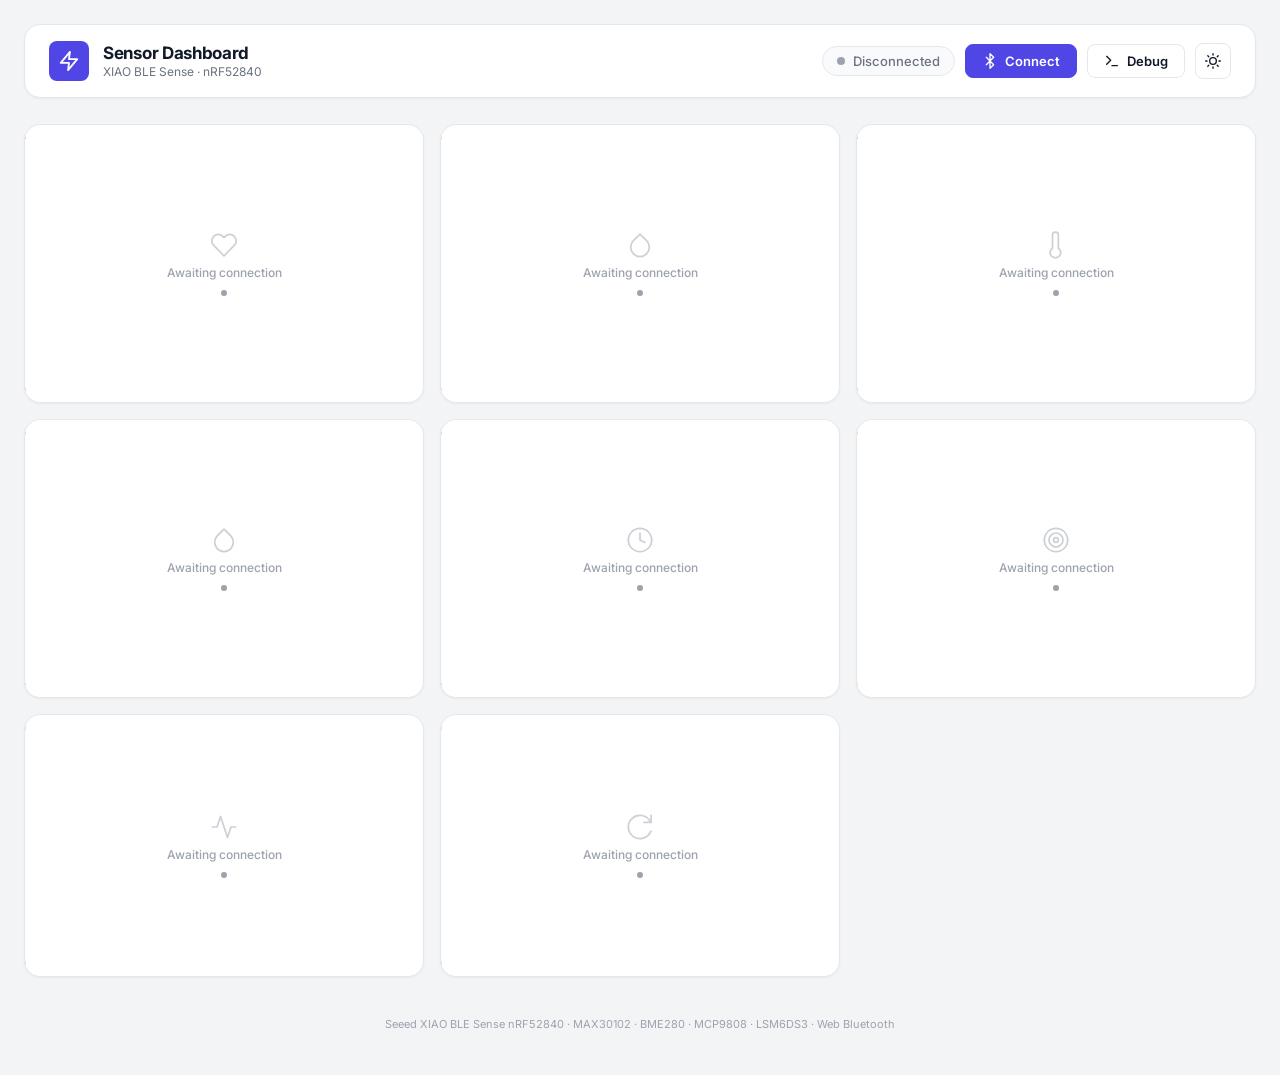
==== dashboard/index.html @ 3ce22a3e "feat: sensor dashboard v3 — BLE dev dashboard with HR, ENV, IMU support - MAX30102 heart rate with f" ====
<!DOCTYPE html>
<html lang="en">
<head>
  <meta charset="UTF-8">
  <meta name="viewport" content="width=device-width, initial-scale=1.0">
  <title>Sensor Dashboard — XIAO BLE Sense</title>
  <meta name="description" content="Live sensor dashboard for Seeed XIAO BLE Sense nRF52840 with MAX30102, BME280, and MCP9808 sensors via Bluetooth.">
  <link rel="stylesheet" href="style.css">
</head>
<body>
<div class="app">

  <!-- ═══ Header ═══ -->
  <header class="header">
    <div class="header-left">
      <div class="logo-icon">
        <svg viewBox="0 0 24 24" fill="none" stroke="currentColor" stroke-width="2" stroke-linecap="round" stroke-linejoin="round">
          <path d="M13 2L3 14h9l-1 8 10-12h-9l1-8z"/>
        </svg>
      </div>
      <div>
        <div class="header-title">Sensor Dashboard</div>
        <div class="header-subtitle">XIAO BLE Sense &middot; nRF52840</div>
      </div>
    </div>
    <div class="header-right">
      <div class="status-indicator">
        <div class="status-dot" id="status-dot"></div>
        <span id="status-text">Disconnected</span>
      </div>
      <button class="btn btn-connect" id="connect-btn">
        <svg viewBox="0 0 24 24" fill="none" stroke="currentColor" stroke-width="2" stroke-linecap="round" stroke-linejoin="round">
          <path d="M6.5 6.5l11 11L12 23V1l5.5 5.5-11 11"/>
        </svg>
        Connect
      </button>
      <button class="btn btn-debug" id="debug-toggle">
        <svg viewBox="0 0 24 24" fill="none" stroke="currentColor" stroke-width="2" stroke-linecap="round" stroke-linejoin="round">
          <polyline points="4 17 10 11 4 5"/><line x1="12" y1="19" x2="20" y2="19"/>
        </svg>
        Debug
      </button>
      <button class="btn btn-theme" id="theme-toggle" title="Toggle theme">
        <svg id="icon-sun" viewBox="0 0 24 24" fill="none" stroke="currentColor" stroke-width="2" stroke-linecap="round" stroke-linejoin="round">
          <circle cx="12" cy="12" r="5"/><line x1="12" y1="1" x2="12" y2="3"/><line x1="12" y1="21" x2="12" y2="23"/><line x1="4.22" y1="4.22" x2="5.64" y2="5.64"/><line x1="18.36" y1="18.36" x2="19.78" y2="19.78"/><line x1="1" y1="12" x2="3" y2="12"/><line x1="21" y1="12" x2="23" y2="12"/><line x1="4.22" y1="19.78" x2="5.64" y2="18.36"/><line x1="18.36" y1="5.64" x2="19.78" y2="4.22"/>
        </svg>
        <svg id="icon-moon" viewBox="0 0 24 24" fill="none" stroke="currentColor" stroke-width="2" stroke-linecap="round" stroke-linejoin="round" style="display:none;">
          <path d="M21 12.79A9 9 0 1 1 11.21 3 7 7 0 0 0 21 12.79z"/>
        </svg>
      </button>
    </div>
  </header>

  <!-- ═══ Debug Console ═══ -->
  <section class="debug-panel" id="debug-panel">
    <div class="debug-header">
      <div class="debug-header-title">
        <svg viewBox="0 0 24 24" fill="none" stroke="currentColor" stroke-width="2" stroke-linecap="round" stroke-linejoin="round">
          <polyline points="4 17 10 11 4 5"/><line x1="12" y1="19" x2="20" y2="19"/>
        </svg>
        Serial Monitor
      </div>
      <div class="debug-actions">
        <button class="btn-clear" id="btn-clear-debug">Clear</button>
        <button class="btn-close-debug" id="btn-close-debug" title="Close">
          <svg viewBox="0 0 24 24" fill="none" stroke="currentColor" stroke-width="2" stroke-linecap="round" stroke-linejoin="round"><line x1="18" y1="6" x2="6" y2="18"/><line x1="6" y1="6" x2="18" y2="18"/></svg>
        </button>
      </div>
    </div>
    <div class="debug-console" id="debug-console"></div>
  </section>

  <!-- ═══ Sensor Cards ═══ -->
  <div class="cards-grid">

    <!-- Heart Rate -->
    <div class="sensor-card" data-sensor="heart">
      <div class="no-data-overlay" id="overlay-hr">
        <svg viewBox="0 0 24 24" fill="none" stroke="currentColor" stroke-width="1.5" stroke-linecap="round" stroke-linejoin="round">
          <path d="M20.84 4.61a5.5 5.5 0 0 0-7.78 0L12 5.67l-1.06-1.06a5.5 5.5 0 0 0-7.78 7.78l1.06 1.06L12 21.23l7.78-7.78 1.06-1.06a5.5 5.5 0 0 0 0-7.78z"/>
        </svg>
        <span>Awaiting connection</span>
        <div class="no-data-pulse"></div>
      </div>
      <div class="card-header">
        <div class="card-header-left">
          <div class="card-icon">
            <svg viewBox="0 0 24 24" fill="none" stroke="currentColor" stroke-width="2" stroke-linecap="round" stroke-linejoin="round">
              <path d="M20.84 4.61a5.5 5.5 0 0 0-7.78 0L12 5.67l-1.06-1.06a5.5 5.5 0 0 0-7.78 7.78l1.06 1.06L12 21.23l7.78-7.78 1.06-1.06a5.5 5.5 0 0 0 0-7.78z"/>
            </svg>
          </div>
          <div>
            <div class="card-title">Heart Rate</div>
            <div class="card-subtitle">MAX30102 &middot; 0x57</div>
          </div>
        </div>
        <span class="card-badge">BPM</span>
      </div>
      <div class="value-row">
        <span class="value-number" id="val-hr">--</span>
        <span class="value-unit">BPM</span>
      </div>
      <div class="value-label">Beats per minute (4-beat average)</div>
      <div class="sparkline-wrap"><canvas id="chart-hr"></canvas></div>
      <div class="stat-row">
        <div class="stat-item"><div class="stat-label">Min</div><div class="stat-value" id="stat-hr-min">--</div></div>
        <div class="stat-item"><div class="stat-label">Max</div><div class="stat-value" id="stat-hr-max">--</div></div>
        <div class="stat-item"><div class="stat-label">Avg</div><div class="stat-value" id="stat-hr-avg">--</div></div>
      </div>
    </div>

    <!-- SpO2 -->
    <div class="sensor-card" data-sensor="spo2">
      <div class="no-data-overlay" id="overlay-spo2">
        <svg viewBox="0 0 24 24" fill="none" stroke="currentColor" stroke-width="1.5" stroke-linecap="round" stroke-linejoin="round">
          <path d="M12 2.69l5.66 5.66a8 8 0 1 1-11.31 0z"/>
        </svg>
        <span>Awaiting connection</span>
        <div class="no-data-pulse"></div>
      </div>
      <div class="card-header">
        <div class="card-header-left">
          <div class="card-icon">
            <svg viewBox="0 0 24 24" fill="none" stroke="currentColor" stroke-width="2" stroke-linecap="round" stroke-linejoin="round">
              <path d="M12 2.69l5.66 5.66a8 8 0 1 1-11.31 0z"/>
            </svg>
          </div>
          <div>
            <div class="card-title">Blood Oxygen</div>
            <div class="card-subtitle">MAX30102 &middot; 0x57</div>
          </div>
        </div>
        <span class="card-badge">SpO2</span>
      </div>
      <div class="value-row">
        <span class="value-number" id="val-spo2">--</span>
        <span class="value-unit">%</span>
      </div>
      <div class="value-label">Peripheral oxygen saturation</div>
      <div class="sparkline-wrap"><canvas id="chart-spo2"></canvas></div>
      <div class="stat-row">
        <div class="stat-item"><div class="stat-label">Min</div><div class="stat-value" id="stat-spo2-min">--</div></div>
        <div class="stat-item"><div class="stat-label">Max</div><div class="stat-value" id="stat-spo2-max">--</div></div>
        <div class="stat-item"><div class="stat-label">Avg</div><div class="stat-value" id="stat-spo2-avg">--</div></div>
      </div>
    </div>

    <!-- Temperature (BME280) -->
    <div class="sensor-card" data-sensor="temp-bme">
      <div class="no-data-overlay" id="overlay-temp-bme">
        <svg viewBox="0 0 24 24" fill="none" stroke="currentColor" stroke-width="1.5" stroke-linecap="round" stroke-linejoin="round">
          <path d="M14 14.76V3.5a2.5 2.5 0 0 0-5 0v11.26a4.5 4.5 0 1 0 5 0z"/>
        </svg>
        <span>Awaiting connection</span>
        <div class="no-data-pulse"></div>
      </div>
      <div class="card-header">
        <div class="card-header-left">
          <div class="card-icon">
            <svg viewBox="0 0 24 24" fill="none" stroke="currentColor" stroke-width="2" stroke-linecap="round" stroke-linejoin="round">
              <path d="M14 14.76V3.5a2.5 2.5 0 0 0-5 0v11.26a4.5 4.5 0 1 0 5 0z"/>
            </svg>
          </div>
          <div>
            <div class="card-title">Temperature</div>
            <div class="card-subtitle">BME280 &middot; 0x76</div>
          </div>
        </div>
        <span class="card-badge">ENV</span>
      </div>
      <div class="value-row">
        <span class="value-number" id="val-temp-bme">--</span>
        <span class="value-unit">&deg;C</span>
      </div>
      <div class="value-label">Ambient temperature</div>
      <div class="sparkline-wrap"><canvas id="chart-temp-bme"></canvas></div>
      <div class="stat-row">
        <div class="stat-item"><div class="stat-label">Min</div><div class="stat-value" id="stat-tb-min">--</div></div>
        <div class="stat-item"><div class="stat-label">Max</div><div class="stat-value" id="stat-tb-max">--</div></div>
        <div class="stat-item"><div class="stat-label">Avg</div><div class="stat-value" id="stat-tb-avg">--</div></div>
      </div>
    </div>

    <!-- Humidity -->
    <div class="sensor-card" data-sensor="humidity">
      <div class="no-data-overlay" id="overlay-humidity">
        <svg viewBox="0 0 24 24" fill="none" stroke="currentColor" stroke-width="1.5" stroke-linecap="round" stroke-linejoin="round">
          <path d="M12 2.69l5.66 5.66a8 8 0 1 1-11.31 0z"/>
        </svg>
        <span>Awaiting connection</span>
        <div class="no-data-pulse"></div>
      </div>
      <div class="card-header">
        <div class="card-header-left">
          <div class="card-icon">
            <svg viewBox="0 0 24 24" fill="none" stroke="currentColor" stroke-width="2" stroke-linecap="round" stroke-linejoin="round">
              <path d="M12 2.69l5.66 5.66a8 8 0 1 1-11.31 0z"/>
            </svg>
          </div>
          <div>
            <div class="card-title">Humidity</div>
            <div class="card-subtitle">BME280 &middot; 0x76</div>
          </div>
        </div>
        <span class="card-badge">ENV</span>
      </div>
      <div class="value-row">
        <span class="value-number" id="val-humidity">--</span>
        <span class="value-unit">%</span>
      </div>
      <div class="value-label">Relative humidity</div>
      <div class="sparkline-wrap"><canvas id="chart-humidity"></canvas></div>
      <div class="stat-row">
        <div class="stat-item"><div class="stat-label">Min</div><div class="stat-value" id="stat-hum-min">--</div></div>
        <div class="stat-item"><div class="stat-label">Max</div><div class="stat-value" id="stat-hum-max">--</div></div>
        <div class="stat-item"><div class="stat-label">Avg</div><div class="stat-value" id="stat-hum-avg">--</div></div>
      </div>
    </div>

    <!-- Pressure -->
    <div class="sensor-card" data-sensor="pressure">
      <div class="no-data-overlay" id="overlay-pressure">
        <svg viewBox="0 0 24 24" fill="none" stroke="currentColor" stroke-width="1.5" stroke-linecap="round" stroke-linejoin="round">
          <circle cx="12" cy="12" r="10"/><path d="M12 6v6l4 2"/>
        </svg>
        <span>Awaiting connection</span>
        <div class="no-data-pulse"></div>
      </div>
      <div class="card-header">
        <div class="card-header-left">
          <div class="card-icon">
            <svg viewBox="0 0 24 24" fill="none" stroke="currentColor" stroke-width="2" stroke-linecap="round" stroke-linejoin="round">
              <line x1="12" y1="20" x2="12" y2="10"/><line x1="18" y1="20" x2="18" y2="4"/><line x1="6" y1="20" x2="6" y2="16"/>
            </svg>
          </div>
          <div>
            <div class="card-title">Barometric Pressure</div>
            <div class="card-subtitle">BME280 &middot; 0x76</div>
          </div>
        </div>
        <span class="card-badge">ENV</span>
      </div>
      <div class="value-row">
        <span class="value-number" id="val-pressure">--</span>
        <span class="value-unit">hPa</span>
      </div>
      <div class="value-label">Atmospheric pressure</div>
      <div class="sparkline-wrap"><canvas id="chart-pressure"></canvas></div>
      <div class="stat-row">
        <div class="stat-item"><div class="stat-label">Min</div><div class="stat-value" id="stat-pres-min">--</div></div>
        <div class="stat-item"><div class="stat-label">Max</div><div class="stat-value" id="stat-pres-max">--</div></div>
        <div class="stat-item"><div class="stat-label">Avg</div><div class="stat-value" id="stat-pres-avg">--</div></div>
      </div>
    </div>

    <!-- Precision Temperature (MCP9808) -->
    <div class="sensor-card" data-sensor="temp-mcp">
      <div class="no-data-overlay" id="overlay-temp-mcp">
        <svg viewBox="0 0 24 24" fill="none" stroke="currentColor" stroke-width="1.5" stroke-linecap="round" stroke-linejoin="round">
          <circle cx="12" cy="12" r="10"/><circle cx="12" cy="12" r="6"/><circle cx="12" cy="12" r="2"/>
        </svg>
        <span>Awaiting connection</span>
        <div class="no-data-pulse"></div>
      </div>
      <div class="card-header">
        <div class="card-header-left">
          <div class="card-icon">
            <svg viewBox="0 0 24 24" fill="none" stroke="currentColor" stroke-width="2" stroke-linecap="round" stroke-linejoin="round">
              <circle cx="12" cy="12" r="10"/><circle cx="12" cy="12" r="6"/><circle cx="12" cy="12" r="2"/>
            </svg>
          </div>
          <div>
            <div class="card-title">Precision Temperature</div>
            <div class="card-subtitle">MCP9808 &middot; 0x18</div>
          </div>
        </div>
        <span class="card-badge">&plusmn;0.06&deg;C</span>
      </div>
      <div class="value-row">
        <span class="value-number" id="val-temp-mcp">--</span>
        <span class="value-unit">&deg;C</span>
      </div>
      <div class="value-label">High-accuracy temperature (0.0625&deg;C resolution)</div>
      <div class="sparkline-wrap"><canvas id="chart-temp-mcp"></canvas></div>
      <div class="stat-row">
        <div class="stat-item"><div class="stat-label">Min</div><div class="stat-value" id="stat-tm-min">--</div></div>
        <div class="stat-item"><div class="stat-label">Max</div><div class="stat-value" id="stat-tm-max">--</div></div>
        <div class="stat-item"><div class="stat-label">Avg</div><div class="stat-value" id="stat-tm-avg">--</div></div>
      </div>
    </div>

    <!-- Accelerometer (LSM6DS3) -->
    <div class="sensor-card imu-card" data-sensor="accel">
      <div class="no-data-overlay" id="overlay-accel">
        <svg viewBox="0 0 24 24" fill="none" stroke="currentColor" stroke-width="1.5" stroke-linecap="round" stroke-linejoin="round">
          <polyline points="22 12 18 12 15 21 9 3 6 12 2 12"/>
        </svg>
        <span>Awaiting connection</span>
        <div class="no-data-pulse"></div>
      </div>
      <div class="card-header">
        <div class="card-header-left">
          <div class="card-icon">
            <svg viewBox="0 0 24 24" fill="none" stroke="currentColor" stroke-width="2" stroke-linecap="round" stroke-linejoin="round">
              <polyline points="22 12 18 12 15 21 9 3 6 12 2 12"/>
            </svg>
          </div>
          <div>
            <div class="card-title">Accelerometer</div>
            <div class="card-subtitle">LSM6DS3 &middot; onboard</div>
          </div>
        </div>
        <span class="card-badge">IMU</span>
      </div>
      <div class="imu-axes">
        <div class="imu-axis">
          <span class="imu-axis-label" style="color: var(--accent-imu-x)">X</span>
          <span class="value-number imu-value" id="val-accel-x">--</span>
          <span class="imu-unit">g</span>
        </div>
        <div class="imu-axis">
          <span class="imu-axis-label" style="color: var(--accent-imu-y)">Y</span>
          <span class="value-number imu-value" id="val-accel-y">--</span>
          <span class="imu-unit">g</span>
        </div>
        <div class="imu-axis">
          <span class="imu-axis-label" style="color: var(--accent-imu-z)">Z</span>
          <span class="value-number imu-value" id="val-accel-z">--</span>
          <span class="imu-unit">g</span>
        </div>
      </div>
      <div class="value-label">Linear acceleration (3-axis)</div>
      <div class="sparkline-wrap"><canvas id="chart-accel"></canvas></div>
      <div class="stat-row">
        <div class="stat-item"><div class="stat-label">X</div><div class="stat-value" id="stat-ax">--</div></div>
        <div class="stat-item"><div class="stat-label">Y</div><div class="stat-value" id="stat-ay">--</div></div>
        <div class="stat-item"><div class="stat-label">Z</div><div class="stat-value" id="stat-az">--</div></div>
      </div>
    </div>

    <!-- Gyroscope (LSM6DS3) -->
    <div class="sensor-card imu-card" data-sensor="gyro">
      <div class="no-data-overlay" id="overlay-gyro">
        <svg viewBox="0 0 24 24" fill="none" stroke="currentColor" stroke-width="1.5" stroke-linecap="round" stroke-linejoin="round">
          <path d="M21.5 2v6h-6"/><path d="M21.34 15.57a10 10 0 1 1-.57-8.38L21.5 8"/>
        </svg>
        <span>Awaiting connection</span>
        <div class="no-data-pulse"></div>
      </div>
      <div class="card-header">
        <div class="card-header-left">
          <div class="card-icon">
            <svg viewBox="0 0 24 24" fill="none" stroke="currentColor" stroke-width="2" stroke-linecap="round" stroke-linejoin="round">
              <path d="M21.5 2v6h-6"/><path d="M21.34 15.57a10 10 0 1 1-.57-8.38L21.5 8"/>
            </svg>
          </div>
          <div>
            <div class="card-title">Gyroscope</div>
            <div class="card-subtitle">LSM6DS3 &middot; onboard</div>
          </div>
        </div>
        <span class="card-badge">IMU</span>
      </div>
      <div class="imu-axes">
        <div class="imu-axis">
          <span class="imu-axis-label" style="color: var(--accent-imu-x)">X</span>
          <span class="value-number imu-value" id="val-gyro-x">--</span>
          <span class="imu-unit">&deg;/s</span>
        </div>
        <div class="imu-axis">
          <span class="imu-axis-label" style="color: var(--accent-imu-y)">Y</span>
          <span class="value-number imu-value" id="val-gyro-y">--</span>
          <span class="imu-unit">&deg;/s</span>
        </div>
        <div class="imu-axis">
          <span class="imu-axis-label" style="color: var(--accent-imu-z)">Z</span>
          <span class="value-number imu-value" id="val-gyro-z">--</span>
          <span class="imu-unit">&deg;/s</span>
        </div>
      </div>
      <div class="value-label">Angular velocity (3-axis)</div>
      <div class="sparkline-wrap"><canvas id="chart-gyro"></canvas></div>
      <div class="stat-row">
        <div class="stat-item"><div class="stat-label">X</div><div class="stat-value" id="stat-gx">--</div></div>
        <div class="stat-item"><div class="stat-label">Y</div><div class="stat-value" id="stat-gy">--</div></div>
        <div class="stat-item"><div class="stat-label">Z</div><div class="stat-value" id="stat-gz">--</div></div>
      </div>
    </div>

  </div>

  <footer class="footer">
    Seeed XIAO BLE Sense nRF52840 &middot; MAX30102 &middot; BME280 &middot; MCP9808 &middot; LSM6DS3 &middot; Web Bluetooth
  </footer>

</div>
<script src="app.js"></script>
</body>
</html>
---- dashboard/style.css ----
/* ═══════════════════════════════════════════════════════════════
   Sensor Dashboard — Clean Professional Theme (Light + Dark)
   ═══════════════════════════════════════════════════════════════ */

@import url('https://fonts.googleapis.com/css2?family=Inter:wght@300;400;500;600;700;800&family=JetBrains+Mono:wght@400;500&display=swap');

/* ── Reset ──────────────────────────────────────────────────── */
*, *::before, *::after {
  margin: 0;
  padding: 0;
  box-sizing: border-box;
}

/* ── Light Theme (default) ──────────────────────────────────── */
:root {
  --bg-body:       #f3f4f6;
  --bg-surface:    #ffffff;
  --bg-surface-2:  #f9fafb;
  --bg-hover:      #f3f4f6;
  --border:        #e5e7eb;
  --border-strong: #d1d5db;
  --text-primary:  #111827;
  --text-secondary:#6b7280;
  --text-muted:    #9ca3af;
  --shadow-sm:     0 1px 2px rgba(0,0,0,0.05);
  --shadow-md:     0 4px 12px rgba(0,0,0,0.06);
  --shadow-lg:     0 8px 24px rgba(0,0,0,0.08);

  --accent-heart:     #dc2626;
  --accent-spo2:      #ea580c;
  --accent-temp:      #7c3aed;
  --accent-humidity:   #0891b2;
  --accent-pressure:   #059669;
  --accent-precision:  #d97706;
  --accent-accel:      #2563eb;
  --accent-gyro:       #9333ea;
  --accent-imu-x:      #ef4444;
  --accent-imu-y:      #22c55e;
  --accent-imu-z:      #3b82f6;
  --accent-primary:    #4f46e5;
  --accent-primary-bg: #eef2ff;

  --radius-xl: 16px;
  --radius-lg: 12px;
  --radius-md: 8px;
  --radius-sm: 6px;
  --transition: 0.2s ease;
}

/* ── Dark Theme ─────────────────────────────────────────────── */
[data-theme="dark"] {
  --bg-body:       #09090b;
  --bg-surface:    #18181b;
  --bg-surface-2:  #1f1f23;
  --bg-hover:      #27272a;
  --border:        #27272a;
  --border-strong: #3f3f46;
  --text-primary:  #fafafa;
  --text-secondary:#a1a1aa;
  --text-muted:    #52525b;
  --shadow-sm:     0 1px 2px rgba(0,0,0,0.3);
  --shadow-md:     0 4px 12px rgba(0,0,0,0.4);
  --shadow-lg:     0 8px 24px rgba(0,0,0,0.5);

  --accent-primary-bg: rgba(79, 70, 229, 0.12);
}

body {
  font-family: 'Inter', -apple-system, BlinkMacSystemFont, sans-serif;
  background: var(--bg-body);
  color: var(--text-primary);
  min-height: 100vh;
  -webkit-font-smoothing: antialiased;
  -moz-osx-font-smoothing: grayscale;
  transition: background var(--transition), color var(--transition);
}

/* ── Layout ─────────────────────────────────────────────────── */
.app {
  max-width: 1320px;
  margin: 0 auto;
  padding: 24px;
}

/* ── Header ─────────────────────────────────────────────────── */
.header {
  display: flex;
  align-items: center;
  justify-content: space-between;
  padding: 16px 24px;
  margin-bottom: 24px;
  background: var(--bg-surface);
  border: 1px solid var(--border);
  border-radius: var(--radius-xl);
  box-shadow: var(--shadow-sm);
  transition: background var(--transition), border-color var(--transition);
}

.header-left {
  display: flex;
  align-items: center;
  gap: 14px;
}

.logo-icon {
  width: 40px;
  height: 40px;
  background: var(--accent-primary);
  border-radius: var(--radius-md);
  display: flex;
  align-items: center;
  justify-content: center;
  flex-shrink: 0;
}
.logo-icon svg {
  width: 22px;
  height: 22px;
  color: white;
}

.header-title {
  font-size: 17px;
  font-weight: 700;
  letter-spacing: -0.3px;
  line-height: 1.2;
}

.header-subtitle {
  font-size: 12px;
  color: var(--text-secondary);
  font-weight: 400;
  margin-top: 1px;
}

.header-right {
  display: flex;
  align-items: center;
  gap: 10px;
}

/* ── Status Indicator ───────────────────────────────────────── */
.status-indicator {
  display: flex;
  align-items: center;
  gap: 8px;
  padding: 6px 14px;
  border-radius: 100px;
  background: var(--bg-surface-2);
  border: 1px solid var(--border);
  font-size: 13px;
  font-weight: 500;
  color: var(--text-secondary);
  transition: all var(--transition);
}

.status-dot {
  width: 8px;
  height: 8px;
  border-radius: 50%;
  background: var(--text-muted);
  transition: all var(--transition);
  flex-shrink: 0;
}
.status-dot.connected {
  background: #22c55e;
  box-shadow: 0 0 0 3px rgba(34, 197, 94, 0.2);
}

/* ── Buttons ────────────────────────────────────────────────── */
.btn {
  display: inline-flex;
  align-items: center;
  gap: 7px;
  padding: 8px 16px;
  border: 1px solid var(--border);
  border-radius: var(--radius-md);
  font-family: inherit;
  font-size: 13px;
  font-weight: 600;
  cursor: pointer;
  transition: all var(--transition);
  background: var(--bg-surface);
  color: var(--text-primary);
  white-space: nowrap;
}
.btn:hover {
  background: var(--bg-hover);
  border-color: var(--border-strong);
}
.btn svg {
  width: 16px;
  height: 16px;
  flex-shrink: 0;
}

.btn-connect {
  background: var(--accent-primary);
  color: white;
  border-color: var(--accent-primary);
}
.btn-connect:hover {
  background: #4338ca;
  border-color: #4338ca;
}

.btn-connect.connected {
  background: #16a34a;
  border-color: #16a34a;
}
.btn-connect.connected:hover {
  background: #15803d;
  border-color: #15803d;
}

.btn-debug.active {
  background: var(--accent-primary-bg);
  border-color: var(--accent-primary);
  color: var(--accent-primary);
}

.btn-theme {
  width: 36px;
  height: 36px;
  padding: 0;
  display: flex;
  align-items: center;
  justify-content: center;
  border-radius: var(--radius-md);
}

/* ── Cards Grid ─────────────────────────────────────────────── */
.cards-grid {
  display: grid;
  grid-template-columns: repeat(3, 1fr);
  gap: 16px;
  margin-bottom: 20px;
}

/* ── Sensor Card ────────────────────────────────────────────── */
.sensor-card {
  background: var(--bg-surface);
  border: 1px solid var(--border);
  border-radius: var(--radius-xl);
  padding: 20px;
  box-shadow: var(--shadow-sm);
  transition: all var(--transition);
  position: relative;
  overflow: hidden;
}
.sensor-card:hover {
  box-shadow: var(--shadow-md);
  border-color: var(--border-strong);
}

/* Left accent bar */
.sensor-card::before {
  content: '';
  position: absolute;
  left: 0;
  top: 12px;
  bottom: 12px;
  width: 3px;
  border-radius: 0 3px 3px 0;
  background: var(--card-accent);
  opacity: 0.7;
}

.sensor-card[data-sensor="heart"]     { --card-accent: var(--accent-heart); }
.sensor-card[data-sensor="spo2"]      { --card-accent: var(--accent-spo2); }
.sensor-card[data-sensor="temp-bme"]  { --card-accent: var(--accent-temp); }
.sensor-card[data-sensor="humidity"]  { --card-accent: var(--accent-humidity); }
.sensor-card[data-sensor="pressure"]  { --card-accent: var(--accent-pressure); }
.sensor-card[data-sensor="temp-mcp"]  { --card-accent: var(--accent-precision); }
.sensor-card[data-sensor="accel"]     { --card-accent: var(--accent-accel); }
.sensor-card[data-sensor="gyro"]      { --card-accent: var(--accent-gyro); }

.card-header {
  display: flex;
  align-items: flex-start;
  justify-content: space-between;
  margin-bottom: 16px;
}

.card-header-left {
  display: flex;
  align-items: center;
  gap: 10px;
}

.card-icon {
  width: 36px;
  height: 36px;
  border-radius: var(--radius-md);
  display: flex;
  align-items: center;
  justify-content: center;
  flex-shrink: 0;
}
.card-icon svg {
  width: 18px;
  height: 18px;
}

/* Icon backgrounds per sensor */
.sensor-card[data-sensor="heart"]    .card-icon { background: #fef2f2; color: var(--accent-heart); }
.sensor-card[data-sensor="spo2"]     .card-icon { background: #fff7ed; color: var(--accent-spo2); }
.sensor-card[data-sensor="temp-bme"] .card-icon { background: #f5f3ff; color: var(--accent-temp); }
.sensor-card[data-sensor="humidity"] .card-icon { background: #ecfeff; color: var(--accent-humidity); }
.sensor-card[data-sensor="pressure"] .card-icon { background: #ecfdf5; color: var(--accent-pressure); }
.sensor-card[data-sensor="temp-mcp"] .card-icon { background: #fffbeb; color: var(--accent-precision); }
.sensor-card[data-sensor="accel"]    .card-icon { background: #eff6ff; color: var(--accent-accel); }
.sensor-card[data-sensor="gyro"]     .card-icon { background: #faf5ff; color: var(--accent-gyro); }

[data-theme="dark"] .sensor-card[data-sensor="heart"]    .card-icon { background: rgba(220,38,38,0.12); }
[data-theme="dark"] .sensor-card[data-sensor="spo2"]     .card-icon { background: rgba(234,88,12,0.12); }
[data-theme="dark"] .sensor-card[data-sensor="temp-bme"] .card-icon { background: rgba(124,58,237,0.12); }
[data-theme="dark"] .sensor-card[data-sensor="humidity"] .card-icon { background: rgba(8,145,178,0.12); }
[data-theme="dark"] .sensor-card[data-sensor="pressure"] .card-icon { background: rgba(5,150,105,0.12); }
[data-theme="dark"] .sensor-card[data-sensor="temp-mcp"] .card-icon { background: rgba(217,119,6,0.12); }
[data-theme="dark"] .sensor-card[data-sensor="accel"]    .card-icon { background: rgba(37,99,235,0.12); }
[data-theme="dark"] .sensor-card[data-sensor="gyro"]     .card-icon { background: rgba(147,51,234,0.12); }

/* ── IMU Axes Layout ───────────────────────────────────────── */
.imu-axes {
  display: flex;
  gap: 12px;
  margin-bottom: 2px;
}

.imu-axis {
  flex: 1;
  display: flex;
  align-items: baseline;
  gap: 4px;
}

.imu-axis-label {
  font-size: 11px;
  font-weight: 700;
  text-transform: uppercase;
  letter-spacing: 0.5px;
  min-width: 14px;
}

.imu-value {
  font-size: 22px !important;
  letter-spacing: -1px !important;
}

.imu-unit {
  font-size: 11px;
  color: var(--text-muted);
  font-weight: 500;
}

.card-title {
  font-size: 13px;
  font-weight: 600;
  color: var(--text-primary);
  line-height: 1.2;
}

.card-subtitle {
  font-size: 11px;
  color: var(--text-muted);
  font-weight: 500;
  font-family: 'JetBrains Mono', monospace;
  margin-top: 2px;
  letter-spacing: -0.2px;
}

.card-badge {
  font-size: 10px;
  font-weight: 600;
  padding: 3px 8px;
  border-radius: 100px;
  text-transform: uppercase;
  letter-spacing: 0.5px;
  background: var(--bg-surface-2);
  border: 1px solid var(--border);
  color: var(--text-muted);
}

/* ── Value Display ──────────────────────────────────────────── */
.value-row {
  display: flex;
  align-items: baseline;
  gap: 6px;
  margin-bottom: 2px;
}

.value-number {
  font-size: 38px;
  font-weight: 800;
  letter-spacing: -2px;
  line-height: 1;
  color: var(--text-primary);
  transition: opacity 0.15s;
  font-variant-numeric: tabular-nums;
}

.value-unit {
  font-size: 14px;
  font-weight: 500;
  color: var(--text-muted);
}

.value-label {
  font-size: 11px;
  color: var(--text-muted);
  margin-bottom: 14px;
}

/* Flash on update */
.value-number.flash {
  animation: val-flash 0.4s ease-out;
}
@keyframes val-flash {
  0%   { opacity: 0.4; }
  100% { opacity: 1; }
}

/* ── Sparkline ──────────────────────────────────────────────── */
.sparkline-wrap {
  width: 100%;
  height: 56px;
  border-radius: var(--radius-sm);
  overflow: hidden;
}
.sparkline-wrap canvas {
  width: 100%;
  height: 100%;
  display: block;
}

/* ── Stat Row ───────────────────────────────────────────────── */
.stat-row {
  display: flex;
  gap: 1px;
  margin-top: 14px;
  background: var(--border);
  border-radius: var(--radius-sm);
  overflow: hidden;
}

.stat-item {
  flex: 1;
  text-align: center;
  padding: 8px 4px;
  background: var(--bg-surface-2);
}
.stat-item:first-child { border-radius: var(--radius-sm) 0 0 var(--radius-sm); }
.stat-item:last-child  { border-radius: 0 var(--radius-sm) var(--radius-sm) 0; }

.stat-label {
  font-size: 10px;
  color: var(--text-muted);
  text-transform: uppercase;
  letter-spacing: 0.5px;
  font-weight: 600;
  margin-bottom: 3px;
}

.stat-value {
  font-size: 13px;
  font-weight: 700;
  color: var(--text-secondary);
  font-variant-numeric: tabular-nums;
}

/* ── No-data overlay ────────────────────────────────────────── */
.no-data-overlay {
  display: flex;
  flex-direction: column;
  align-items: center;
  justify-content: center;
  gap: 6px;
  position: absolute;
  inset: 0;
  background: var(--bg-surface);
  border-radius: var(--radius-xl);
  z-index: 2;
  opacity: 1;
  transition: opacity 0.35s ease;
}
.no-data-overlay.hidden { opacity: 0; pointer-events: none; }

.no-data-overlay svg {
  width: 28px;
  height: 28px;
  color: var(--text-muted);
  opacity: 0.5;
}

.no-data-overlay span {
  font-size: 12px;
  color: var(--text-muted);
  font-weight: 500;
}

.no-data-pulse {
  width: 6px;
  height: 6px;
  border-radius: 50%;
  background: var(--text-muted);
  margin-top: 4px;
  animation: nd-pulse 1.8s ease-in-out infinite;
}

@keyframes nd-pulse {
  0%, 100% { opacity: 0.3; transform: scale(1); }
  50%      { opacity: 0.7; transform: scale(1.6); }
}

/* ── Debug Console ──────────────────────────────────────────── */
.debug-panel {
  background: var(--bg-surface);
  border: 1px solid var(--border);
  border-radius: var(--radius-xl);
  box-shadow: var(--shadow-sm);
  overflow: hidden;
  max-height: 0;
  opacity: 0;
  transition: max-height 0.35s ease, opacity 0.25s ease, margin 0.35s ease;
  margin-bottom: 0;
}
.debug-panel.visible {
  max-height: 420px;
  opacity: 1;
  margin-bottom: 20px;
}

.debug-header {
  display: flex;
  align-items: center;
  justify-content: space-between;
  padding: 12px 20px;
  border-bottom: 1px solid var(--border);
}

.debug-header-title {
  display: flex;
  align-items: center;
  gap: 8px;
  font-size: 13px;
  font-weight: 600;
  color: var(--text-primary);
}
.debug-header-title svg {
  width: 16px;
  height: 16px;
  color: var(--text-muted);
}

.debug-actions {
  display: flex;
  align-items: center;
  gap: 8px;
}

.btn-clear {
  font-size: 12px;
  padding: 4px 10px;
  background: transparent;
  border: 1px solid var(--border);
  color: var(--text-muted);
  border-radius: var(--radius-sm);
  cursor: pointer;
  font-family: inherit;
  font-weight: 500;
  transition: all var(--transition);
}
.btn-clear:hover {
  color: var(--text-secondary);
  border-color: var(--border-strong);
}

.btn-close-debug {
  width: 28px;
  height: 28px;
  padding: 0;
  display: flex;
  align-items: center;
  justify-content: center;
  background: transparent;
  border: 1px solid var(--border);
  border-radius: var(--radius-sm);
  cursor: pointer;
  color: var(--text-muted);
  transition: all var(--transition);
}
.btn-close-debug svg {
  width: 14px;
  height: 14px;
}
.btn-close-debug:hover {
  color: var(--text-primary);
  border-color: var(--border-strong);
  background: var(--bg-hover);
}

.debug-console {
  height: 340px;
  overflow-y: auto;
  padding: 12px 20px;
  font-family: 'JetBrains Mono', monospace;
  font-size: 12px;
  line-height: 1.9;
  color: var(--text-secondary);
}

.debug-console::-webkit-scrollbar { width: 5px; }
.debug-console::-webkit-scrollbar-track { background: transparent; }
.debug-console::-webkit-scrollbar-thumb { background: var(--border); border-radius: 3px; }

.debug-line {
  display: flex;
  gap: 12px;
  opacity: 0;
  animation: debug-fade 0.15s ease forwards;
}
@keyframes debug-fade { to { opacity: 1; } }

.debug-ts {
  color: var(--text-muted);
  white-space: nowrap;
  min-width: 72px;
  font-size: 11px;
}

.debug-dir {
  font-weight: 600;
  min-width: 22px;
  font-size: 11px;
}
.debug-dir.rx { color: var(--accent-primary); }
.debug-dir.tx { color: var(--accent-precision); }

.debug-data {
  word-break: break-all;
  font-size: 11px;
}

/* ── Footer ─────────────────────────────────────────────────── */
.footer {
  text-align: center;
  padding: 20px;
  font-size: 11px;
  color: var(--text-muted);
}
.footer a {
  color: var(--text-secondary);
  text-decoration: none;
}
.footer a:hover { text-decoration: underline; }

/* ── Responsive ─────────────────────────────────────────────── */
@media (max-width: 1024px) {
  .cards-grid {
    grid-template-columns: repeat(2, 1fr);
  }
}

@media (max-width: 768px) {
  .app { padding: 12px; }

  .header {
    flex-direction: column;
    gap: 14px;
    align-items: stretch;
    padding: 14px 18px;
  }

  .header-right {
    justify-content: flex-end;
  }

  .cards-grid {
    grid-template-columns: 1fr;
    gap: 12px;
  }

  .value-number { font-size: 32px; }
}

@media (max-width: 480px) {
  .header-right {
    flex-wrap: wrap;
    gap: 8px;
  }

  .status-indicator {
    order: 10;
    width: 100%;
    justify-content: center;
  }
}
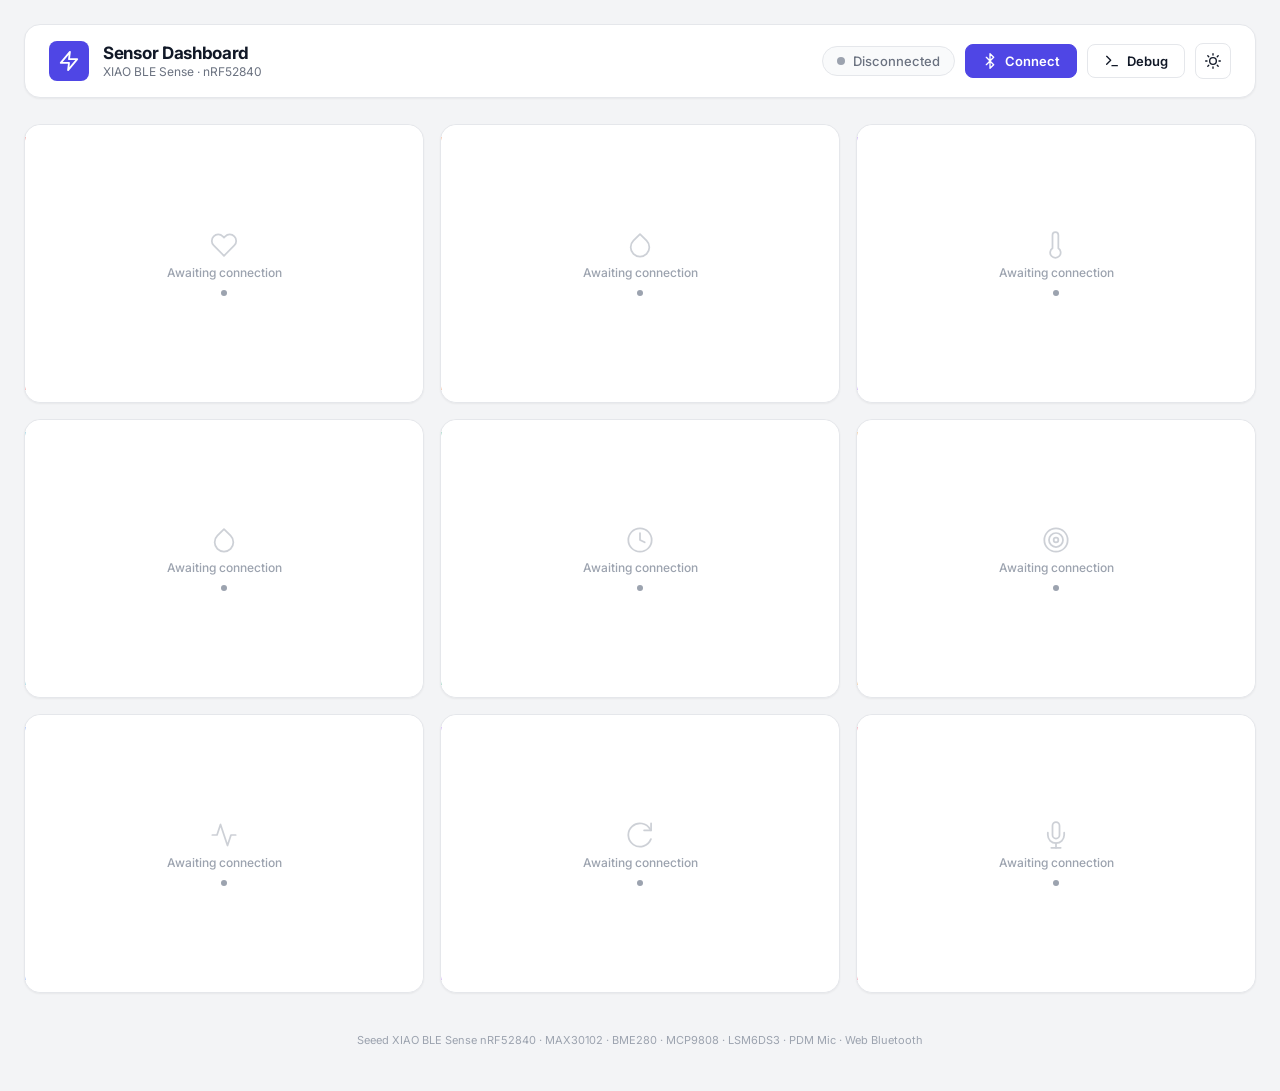
==== commit 1d42a280: "feat: IMU power fix, PDM mic integration, SpO2 & HR improvements" ====
--- a/dashboard/index.html
+++ b/dashboard/index.html
@@ -387,10 +387,46 @@
       </div>
     </div>
 
+    <!-- Sound Level (PDM Microphone) -->
+    <div class="sensor-card" data-sensor="mic">
+      <div class="no-data-overlay" id="overlay-mic">
+        <svg viewBox="0 0 24 24" fill="none" stroke="currentColor" stroke-width="1.5" stroke-linecap="round" stroke-linejoin="round">
+          <path d="M12 1a3 3 0 0 0-3 3v8a3 3 0 0 0 6 0V4a3 3 0 0 0-3-3z"/><path d="M19 10v2a7 7 0 0 1-14 0v-2"/><line x1="12" y1="19" x2="12" y2="23"/><line x1="8" y1="23" x2="16" y2="23"/>
+        </svg>
+        <span>Awaiting connection</span>
+        <div class="no-data-pulse"></div>
+      </div>
+      <div class="card-header">
+        <div class="card-header-left">
+          <div class="card-icon">
+            <svg viewBox="0 0 24 24" fill="none" stroke="currentColor" stroke-width="2" stroke-linecap="round" stroke-linejoin="round">
+              <path d="M12 1a3 3 0 0 0-3 3v8a3 3 0 0 0 6 0V4a3 3 0 0 0-3-3z"/><path d="M19 10v2a7 7 0 0 1-14 0v-2"/><line x1="12" y1="19" x2="12" y2="23"/><line x1="8" y1="23" x2="16" y2="23"/>
+            </svg>
+          </div>
+          <div>
+            <div class="card-title">Sound Level</div>
+            <div class="card-subtitle">PDM Mic &middot; onboard</div>
+          </div>
+        </div>
+        <span class="card-badge">AUDIO</span>
+      </div>
+      <div class="value-row">
+        <span class="value-number" id="val-mic">--</span>
+        <span class="value-unit">dB</span>
+      </div>
+      <div class="value-label">Relative sound pressure level (dBFS)</div>
+      <div class="sparkline-wrap"><canvas id="chart-mic"></canvas></div>
+      <div class="stat-row">
+        <div class="stat-item"><div class="stat-label">Min</div><div class="stat-value" id="stat-mic-min">--</div></div>
+        <div class="stat-item"><div class="stat-label">Max</div><div class="stat-value" id="stat-mic-max">--</div></div>
+        <div class="stat-item"><div class="stat-label">Avg</div><div class="stat-value" id="stat-mic-avg">--</div></div>
+      </div>
+    </div>
+
   </div>
 
   <footer class="footer">
-    Seeed XIAO BLE Sense nRF52840 &middot; MAX30102 &middot; BME280 &middot; MCP9808 &middot; LSM6DS3 &middot; Web Bluetooth
+    Seeed XIAO BLE Sense nRF52840 &middot; MAX30102 &middot; BME280 &middot; MCP9808 &middot; LSM6DS3 &middot; PDM Mic &middot; Web Bluetooth
   </footer>
 
 </div>
--- a/dashboard/style.css
+++ b/dashboard/style.css
@@ -34,6 +34,7 @@
   --accent-precision:  #d97706;
   --accent-accel:      #2563eb;
   --accent-gyro:       #9333ea;
+  --accent-mic:        #e11d48;
   --accent-imu-x:      #ef4444;
   --accent-imu-y:      #22c55e;
   --accent-imu-z:      #3b82f6;
@@ -273,6 +274,7 @@
 .sensor-card[data-sensor="temp-mcp"]  { --card-accent: var(--accent-precision); }
 .sensor-card[data-sensor="accel"]     { --card-accent: var(--accent-accel); }
 .sensor-card[data-sensor="gyro"]      { --card-accent: var(--accent-gyro); }
+.sensor-card[data-sensor="mic"]       { --card-accent: var(--accent-mic); }
 
 .card-header {
   display: flex;
@@ -310,6 +312,7 @@
 .sensor-card[data-sensor="temp-mcp"] .card-icon { background: #fffbeb; color: var(--accent-precision); }
 .sensor-card[data-sensor="accel"]    .card-icon { background: #eff6ff; color: var(--accent-accel); }
 .sensor-card[data-sensor="gyro"]     .card-icon { background: #faf5ff; color: var(--accent-gyro); }
+.sensor-card[data-sensor="mic"]      .card-icon { background: #fff1f2; color: var(--accent-mic); }
 
 [data-theme="dark"] .sensor-card[data-sensor="heart"]    .card-icon { background: rgba(220,38,38,0.12); }
 [data-theme="dark"] .sensor-card[data-sensor="spo2"]     .card-icon { background: rgba(234,88,12,0.12); }
@@ -319,6 +322,7 @@
 [data-theme="dark"] .sensor-card[data-sensor="temp-mcp"] .card-icon { background: rgba(217,119,6,0.12); }
 [data-theme="dark"] .sensor-card[data-sensor="accel"]    .card-icon { background: rgba(37,99,235,0.12); }
 [data-theme="dark"] .sensor-card[data-sensor="gyro"]     .card-icon { background: rgba(147,51,234,0.12); }
+[data-theme="dark"] .sensor-card[data-sensor="mic"]      .card-icon { background: rgba(225,29,72,0.12); }
 
 /* ── IMU Axes Layout ───────────────────────────────────────── */
 .imu-axes {
